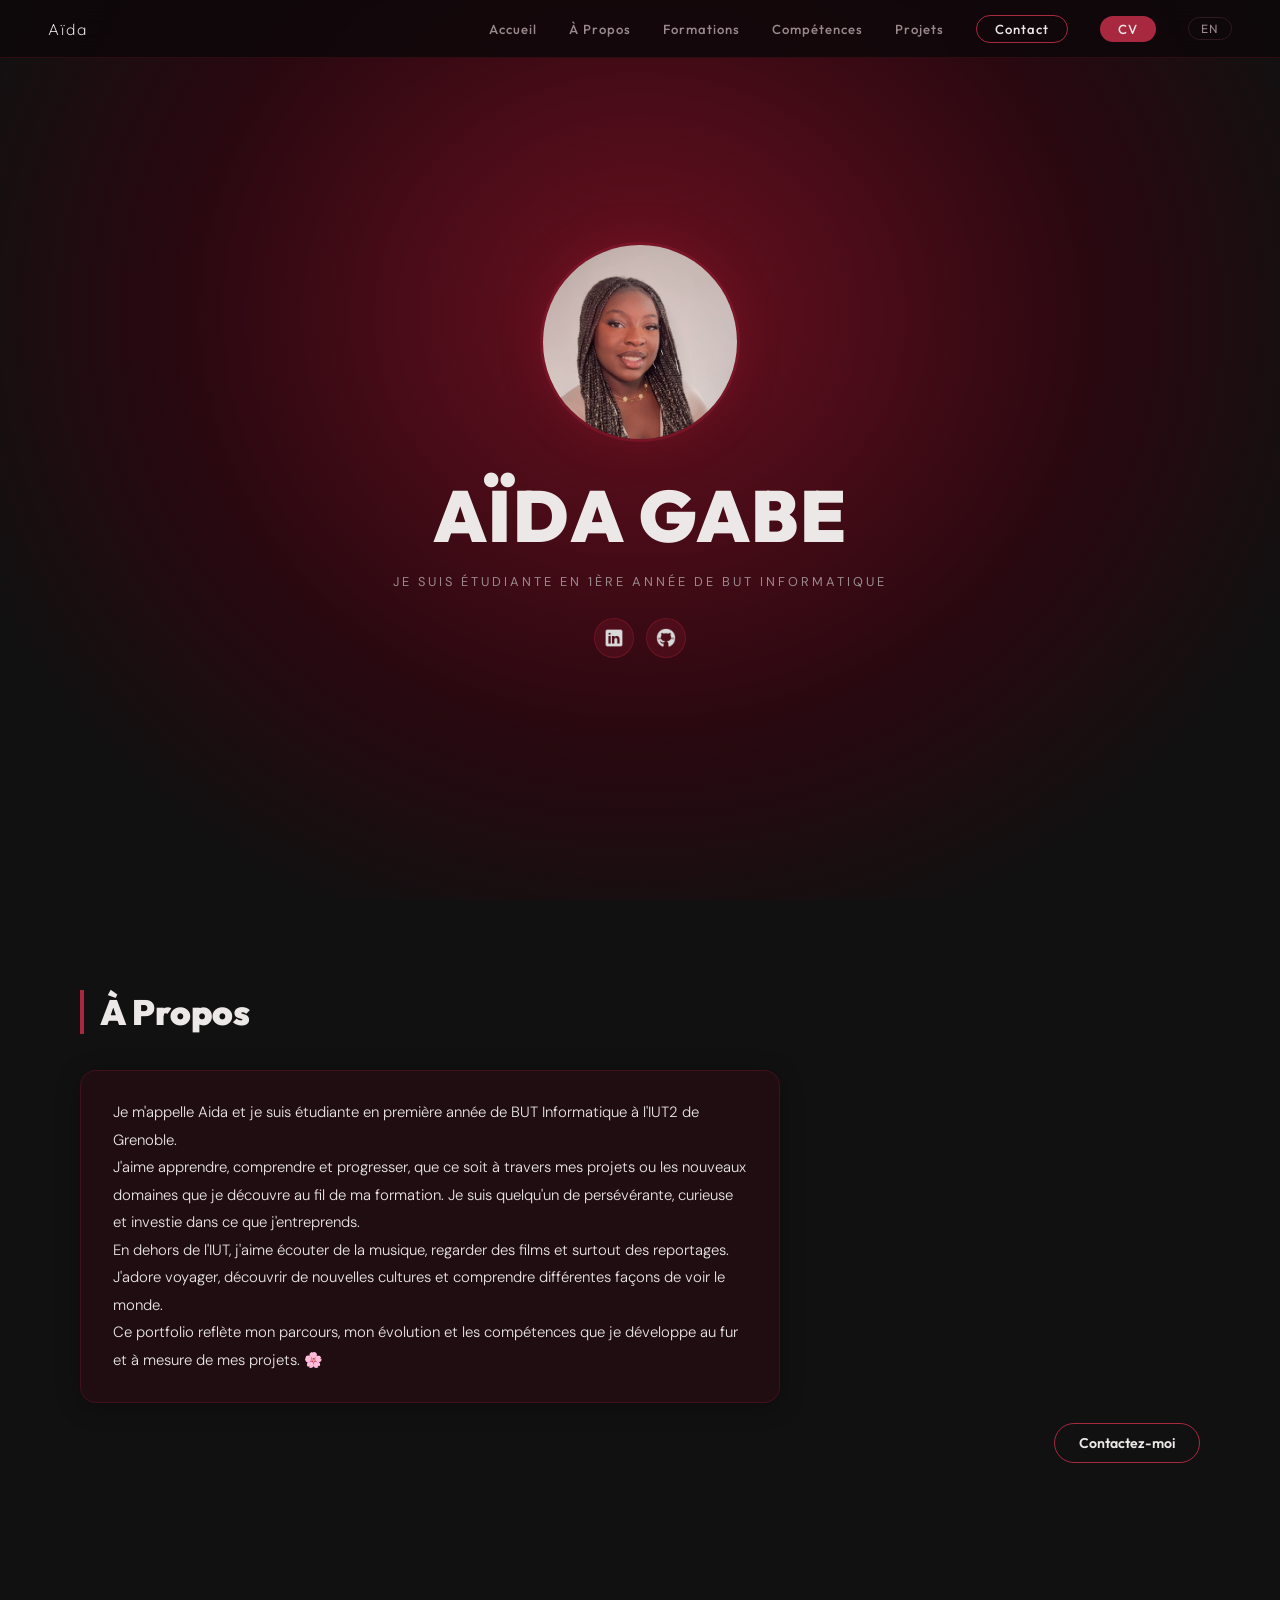
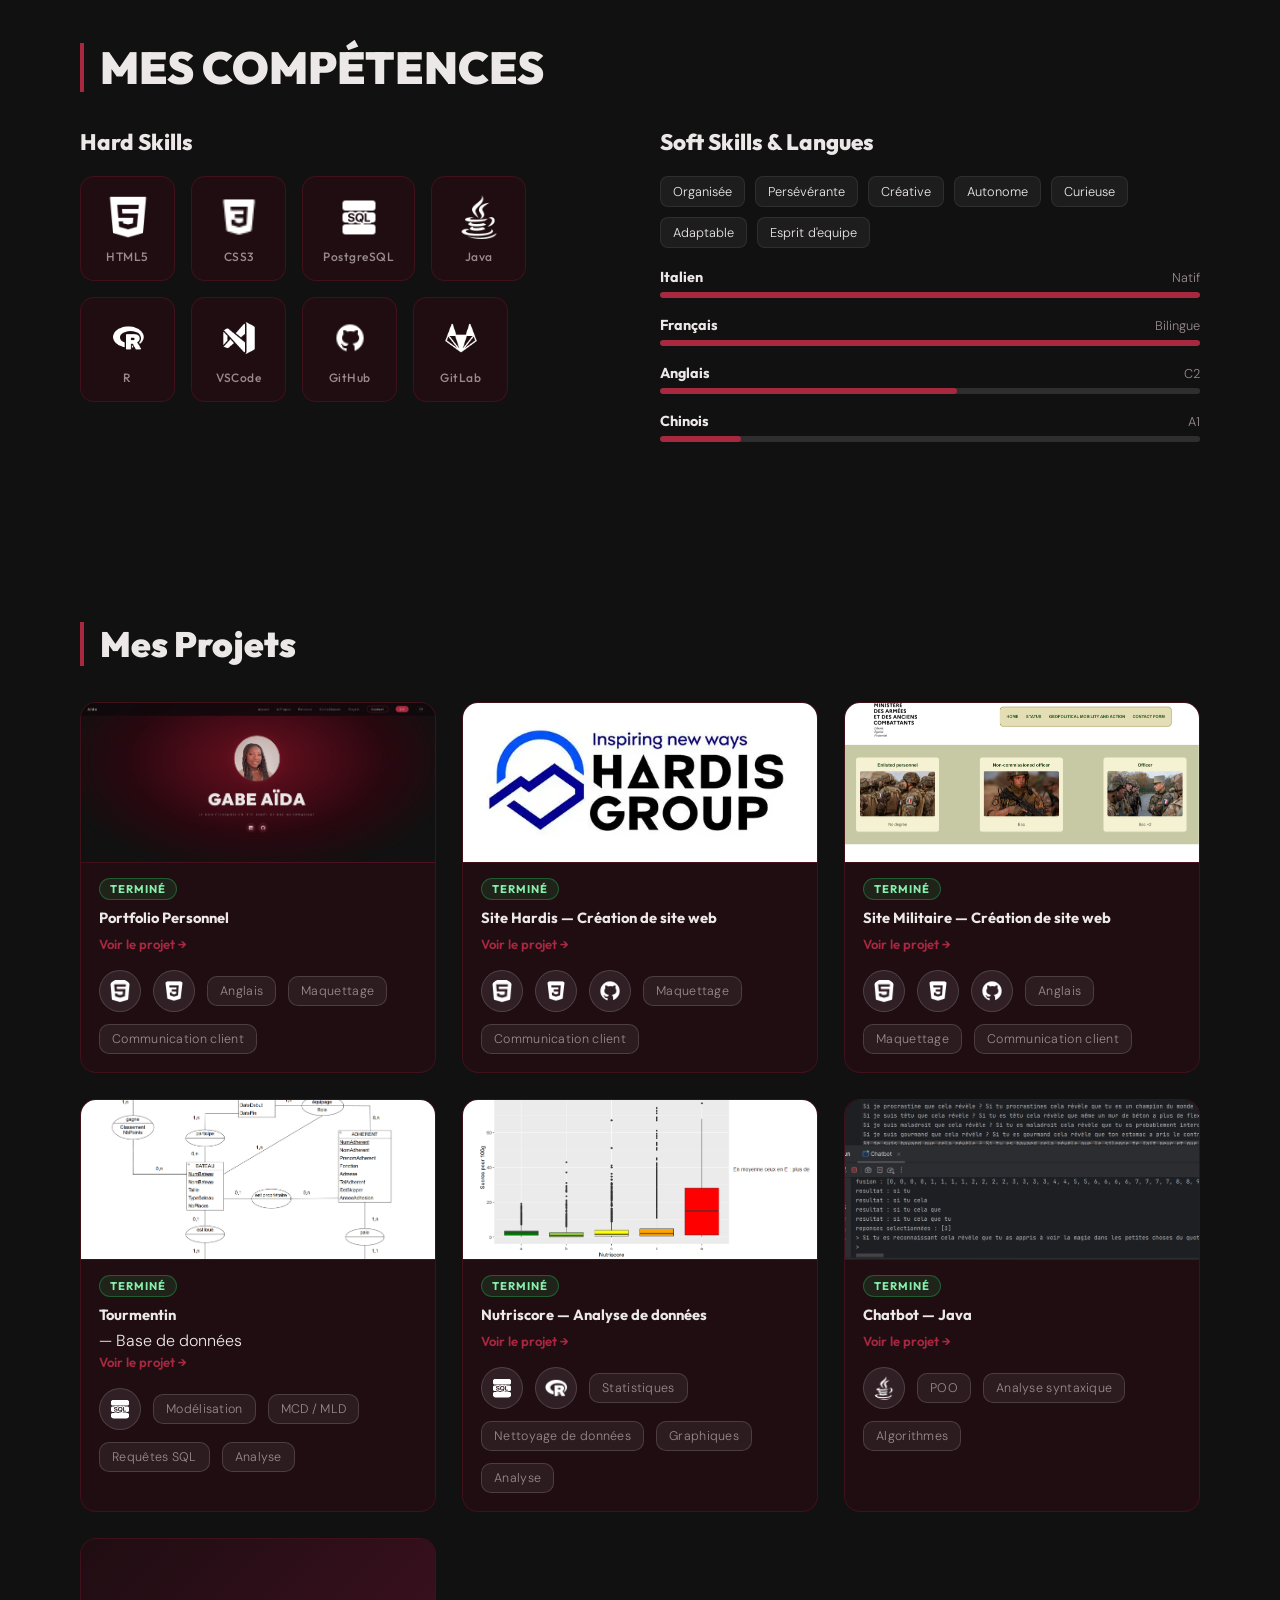
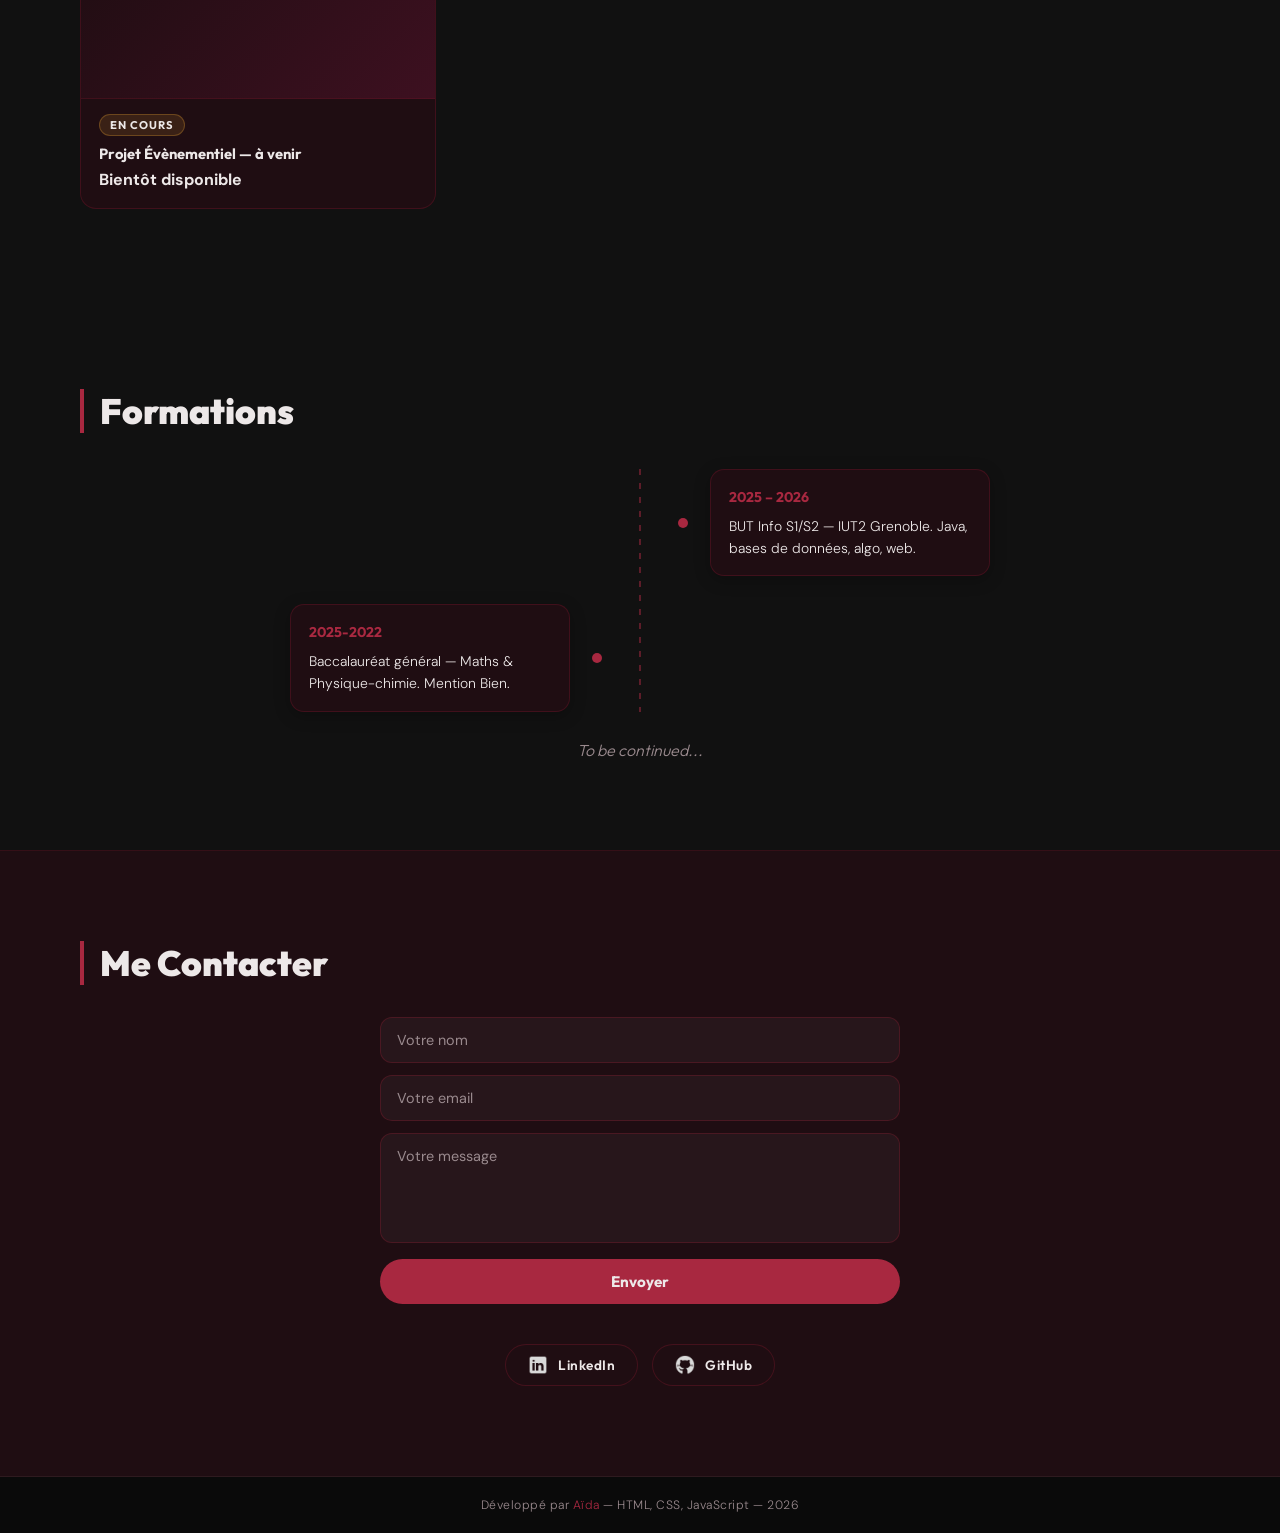
==== index.html @ 77983384 "1er commit portfolio" ====
<!DOCTYPE html>
<html lang="fr">
<head>
  <meta charset="UTF-8">
  <meta name="viewport" content="width=device-width, initial-scale=1.0">
  <title>Aïda — Portfolio</title>
  <link rel="stylesheet" href="style.css">
  <link href="https://fonts.googleapis.com/css2?family=Outfit:wght@400;600;700;900&family=DM+Sans:wght@300;400;500&family=Great+Vibes&display=swap" rel="stylesheet">
</head>
<body>

  <!-- ===== NAVIGATION ===== -->
  <nav>
    <span class="nav-nom">Aïda</span>
    <a href="#accueil" data-fr="Accueil" data-en="Home">Accueil</a>
    <a href="#apropos" data-fr="À Propos" data-en="About">À Propos</a>
    <a href="#Formations" data-fr="Formations" data-en="Education">Formations</a>
    <a href="#competences" data-fr="Compétences" data-en="Skills">Compétences</a>
    <a href="#projets" data-fr="Projets" data-en="Projects">Projets</a>
    <a href="#contact" class="btn-contact" data-fr="Contact" data-en="Contact">Contact</a>
    <a href="CV – Aida Gabe.pdf" class="btn-cv" target="_blank">CV</a>
    <button class="btn-lang" onclick="toggleLang()">EN</button>
  </nav>

  <!-- ===== HERO ===== -->
  <section id="accueil">
   
    <div class="hero-cercle">
      <img src="photo aida.jpeg" alt="Photo d'Aïda" class="photo-placeholder">
    </div>

    <h1>AÏDA GABE</h1>
    <p class="hero-sous-titre" data-fr="JE SUIS ÉTUDIANTE EN 1ÈRE ANNÉE DE BUT INFORMATIQUE"
      data-en="I AM A 1ST YEAR BUT COMPUTER SCIENCE STUDENT">
      JE SUIS ÉTUDIANTE EN 1ÈRE ANNÉE DE BUT INFORMATIQUE
    </p>

    <div class="hero-liens">
      <a href="https://www.linkedin.com/in/aïda-gabe-3540943b4" target="_blank">
        <img src="icons8-linkedin-50.png" alt="LinkedIn">
      </a>
      <a href="https://github.com/aidaag" target="_blank">
        <img src="icons8-github-50.png" alt="GitHub">
      </a>
    </div>

  </section>

  <!-- ===== A PROPOS ===== -->
  <section id="apropos">
    <h2 data-fr="À Propos" data-en="About Me">À Propos</h2>
     <div class="carte">
    <p data-fr="Je m'appelle Aida et je suis étudiante en première année de BUT Informatique à l'IUT2 de Grenoble."
       data-en="My name is Aida, and I am a first-year Computer Science student at IUT2 Grenoble.">
      Je m'appelle Aida et je suis étudiante en première année de BUT Informatique à l'IUT2 de Grenoble.
    </p>
   <p data-fr="J'aime apprendre, comprendre et progresser, que ce soit à travers mes projets ou les nouveaux domaines que je découvre au fil de ma formation. Je suis quelqu'un de persévérante, curieuse et investie dans ce que j'entreprends."
      data-en="I enjoy learning, exploring new concepts, and improving my skills through the projects I work on. I'm a curious and dedicated person, and I like investing myself fully in what I do.">
      J'aime apprendre, comprendre et progresser, que ce soit à travers mes projets ou les nouveaux domaines que je découvre au fil de ma formation. Je suis quelqu'un de persévérante, curieuse et investie dans ce que j'entreprends.
    </p>
   <p data-fr="En dehors de l'IUT, j'aime écouter de la musique, regarder des films et surtout des reportages. J'adore voyager, découvrir de nouvelles cultures et comprendre différentes façons de voir le monde."
      data-en="Outside of my studies, I enjoy listening to music, watching movies and especially documentaries. I love traveling and discovering new cultures, as it helps me broaden my perspective.">
      En dehors de l'IUT, j'aime écouter de la musique, regarder des films et surtout des reportages. J'adore voyager, découvrir de nouvelles cultures et comprendre différentes façons de voir le monde.
    </p>
    <p data-fr="Ce portfolio reflète mon parcours, mon évolution et les compétences que je développe au fur et à mesure de mes projets. 🌸"
      data-en="This portfolio showcases my journey, my progress, and the skills I continue to develop throughout my studies. 🌸">
      Ce portfolio reflète mon parcours, mon évolution et les compétences que je développe au fur et à mesure de mes projets. 🌸
    </p>
  </div>
    <a href="#contact" class="btn-rose" data-fr="Contactez-moi" data-en="Contact me">Contactez-moi</a>
    <div style="clear:both"></div>
  </section>

  

  <!-- ===== COMPETENCES ===== -->
<section id="competences">
  <h2 class="titre-competences"
      data-fr="MES COMPÉTENCES"
      data-en="MY SKILLS">
    MES<br>COMPÉTENCES
  </h2>

  <div class="skills-layout">

    <!-- HARD SKILLS -->
    <div class="skills-column">
      <h3 class="skills-subtitle">Hard Skills</h3>

      <div class="competences-grille">
        <div class="badge">
          <div class="badge-icone"><img src="icons8-html-50.png" alt="HTML"></div>
          <span>HTML5</span>
        </div>
        <div class="badge">
          <div class="badge-icone"><img src="icons8-css-logo-30.png" alt="CSS"></div>
          <span>CSS3</span>
        </div>
        <div class="badge">
          <div class="badge-icone"><img src="icons8-sql-48.png" alt="SQL"></div>
          <span>PostgreSQL</span>
        </div>
        <div class="badge">
          <div class="badge-icone"><img src="icons8-java-50.png" alt="Java"></div>
          <span>Java</span>
        </div>
        <div class="badge">
          <div class="badge-icone badge-icone-r"><img src="icons8-r-project-50.png" alt="R"></div>
          <span>R</span>
        </div>
        <div class="badge">
          <div class="badge-icone badge-icone-r"><img src="icons8-visual-studio-50.png" alt="VSCode"></div>
          <span>VSCode</span>
        </div>
        <div class="badge">
          <div class="badge-icone badge-icone-r"><img src="icons8-github-logo-30.png" alt="GitHub"></div>
          <span>GitHub</span>
        </div>
        <div class="badge">
          <div class="badge-icone badge-icone-r"><img src="icons8-gitlab-50.png" alt="GitLab"></div>
          <span>GitLab</span>
        </div>
      </div>
    </div>

    <!-- SOFT SKILLS + LANGUES -->
    <div class="skills-column">
      <h3 class="skills-subtitle">Soft Skills & Langues</h3>
      <div class="softskills-list">
        <span class="tech-tag" data-fr="Organisée" data-en="Organized">Organisée</span>
        <span class="tech-tag" data-fr="Persévérante" data-en="Persistent">Persévérante</span>
        <span class="tech-tag" data-fr="Créative" data-en="Creative">Créative</span>
        <span class="tech-tag" data-fr="Autonome" data-en="Autonomous">Autonome</span>
        <span class="tech-tag" data-fr="Curieuse" data-en="Curious">Curieuse</span>
        <span class="tech-tag" data-fr="Adaptable" data-en="Adaptable">Adaptable</span>
        <span class="tech-tag" data-fr="Esprit d'equipe" data-en="Teamwork">Esprit d'equipe</span>

      </div>


      <div class="langues-container">

  <div class="langue-ligne">
    <div class="langue-header">
      <div class="langue-info">
        <span class="langue-nom" data-fr="Italien" data-en="Italian">Italien</span>
      </div>
      <span class="langue-niveau" data-fr="Natif" data-en="Native">Natif</span>
    </div>
    <div class="langue-barre-fond">
      <div class="langue-barre-remplissage" style="width: 100%"></div>
    </div>
  </div>

  <div class="langue-ligne">
    <div class="langue-header">
      <div class="langue-info">
        <span class="langue-nom" data-fr="Français" data-en="French">Français</span>
      </div>
      <span class="langue-niveau" data-fr="Bilingue" data-en="Bilingual">Bilingue</span>
    </div>
    <div class="langue-barre-fond">
      <div class="langue-barre-remplissage" style="width: 100%"></div>
    </div>
  </div>

  <div class="langue-ligne">
    <div class="langue-header">
      <div class="langue-info">
        <span class="langue-nom" data-fr="Anglais" data-en="English">Anglais</span>
      </div>
      <span class="langue-niveau" data-fr="C2" data-en="C2">C2</span>
    </div>
    <div class="langue-barre-fond">
      <div class="langue-barre-remplissage" style="width: 55%"></div>
    </div>
  </div>

  <div class="langue-ligne">
    <div class="langue-header">
      <div class="langue-info">
        <span class="langue-nom" data-fr="Chinois" data-en="Chinese">Chinois</span>
      </div>
      <span class="langue-niveau" data-fr="A1" data-en="A1">A1</span>
      </div>
      <div class="langue-barre-fond">
        <div class="langue-barre-remplissage" style="width: 15%"></div>
      </div>
    </div>

  </div>

    </div>

  </div>
</section>


  <!-- ===== PROJETS ===== -->
  <section id="projets">
    <h2 class="titre-projets" data-fr="Mes Projets" data-en="My Projects">Mes Projets</h2>
    <div class="projets-grille">

      <div class="projet-carte">
        <div class="projet-image">
          <img src="image_portfoliopng.png" >
        </div>
        <div class="projet-info">
          <span class="badge-statut badge-termine" data-fr="TERMINÉ" data-en="COMPLETED">TERMINÉ</span>
          <p class="projet-nom" data-fr="Portfolio Personnel" data-en="Personal Portfolio">Portfolio Personnel</p>
          <p class="projet-lien"><a href="Projets.html#portfolio" data-fr="Voir le projet →" data-en="See project →">Voir le projet →</a></p>
          <div class="projet-tech">
            <img src="icons8-html-50.png" alt="HTML">
            <img src="icons8-css-logo-30.png" alt="CSS">
            <span class="tech-tag" data-fr="Anglais" data-en="English">Anglais</span>
            <span class="tech-tag" data-fr="Maquettage" data-en="Mockup design">Maquettage</span>
            <span class="tech-tag" data-fr="Communication client" data-en="Client communication">Communication client</span>
          </div>
        </div>
      </div>

      <div class="projet-carte">
        <div class="projet-image">
          <img src="hardis.png.webp" alt="portfolio">
        </div>
        <div class="projet-info">
          <span class="badge-statut badge-termine" data-fr="TERMINÉ" data-en="COMPLETED">TERMINÉ</span>
          <p class="projet-nom" data-fr="Site Hardis — Création de site web" data-en="Hardis Website">Site Hardis — Création de site web</p>
          <p class="projet-lien"><a href="Projets.html#hardis" data-fr="Voir le projet →" data-en="See project →">Voir le projet →</a></p>
        <div class="projet-tech">
            <img src="icons8-html-50.png" alt="HTML">
            <img src="icons8-css-logo-30.png" alt="CSS">
            <img src="icons8-github-logo-30.png" alt="GitHub">
            <span class="tech-tag" data-fr="Maquettage" data-en="Mockup design">Maquettage</span>
            <span class="tech-tag" data-fr="Communication client" data-en="Client communication">Communication client</span> 
          </div>
        </div>
      </div>

      <div class="projet-carte">
        <div class="projet-image">
          <img src="military.png" >
        </div>
        <div class="projet-info">
          <span class="badge-statut badge-termine" data-fr="TERMINÉ" data-en="COMPLETED">TERMINÉ</span>
          <p class="projet-nom" data-fr="Site Militaire — Création de site web" data-en="Military Website">Site Militaire — Création de site web</p>
          <p class="projet-lien"><a href="Projets.html#militaire" data-fr="Voir le projet →" data-en="See project →">Voir le projet →</a></p>
          <div class="projet-tech">
            <img src="icons8-html-50.png" alt="HTML">
            <img src="icons8-css-logo-30.png" alt="CSS">
            <img src="icons8-github-logo-30.png" alt="GitHub">
             <span class="tech-tag" data-fr="Anglais" data-en="English">Anglais</span>
              <span class="tech-tag" data-fr="Maquettage" data-en="Mockup design">Maquettage</span>
              <span class="tech-tag" data-fr="Communication client" data-en="Client communication">Communication client</span>

          </div>
      
        </div>
      </div>

      <div class="projet-carte">
        <div class="projet-image">
          <img src="s1.04.png" >
        </div>
        <div class="projet-info">
          <span class="badge-statut badge-termine" data-fr="TERMINÉ" data-en="COMPLETED">TERMINÉ</span>
          <p class="projet-nom" data-fr= Tourmentin  — Base de données" data-en="Tourmentin — Database"> Tourmentin</p> — Base de données</p>
          <p class="projet-lien"><a href="Projets.html#bdd" data-fr="Voir le projet →" data-en="See project →">Voir le projet →</a></p>
          <div class="projet-tech">
            <img src="icons8-sql-48.png" alt="SQL">
            <span class="tech-tag" data-fr="Modélisation" data-en="Modeling">Modélisation</span>
            <span class="tech-tag" data-fr="MCD / MLD" data-en="Conceptual & Logical models">MCD / MLD</span>
            <span class="tech-tag" data-fr="Requêtes SQL" data-en="SQL queries">Requêtes SQL</span>
            <span class="tech-tag" data-fr="Analyse" data-en="Analysis">Analyse</span>
           </div>
        </div>
      </div>

      <div class="projet-carte">
        <div class="projet-image">
          <img src="graphique sucres.png" >
        </div>
        <div class="projet-info">
          <span class="badge-statut badge-termine" data-fr="TERMINÉ" data-en="COMPLETED">TERMINÉ</span>
          <p class="projet-nom" data-fr="Nutriscore — Analyse de données" data-en="Nutriscore — Data Analysis">Nutriscore — Analyse de données</p>
          <p class="projet-lien"><a href="Projets.html#nutriscore" data-fr="Voir le projet →" data-en="See project →">Voir le projet →</a></p>
          <div class="projet-tech">
            <img src="icons8-sql-48.png" alt="SQL">
            <img src="icons8-r-project-50.png" alt="R">
            <span class="tech-tag" data-fr="Statistiques" data-en="Statistics">Statistiques</span>
            <span class="tech-tag" data-fr="Nettoyage de données" data-en="Data cleaning">Nettoyage de données</span>
            <span class="tech-tag" data-fr="Graphiques" data-en="Charts">Graphiques</span>
            <span class="tech-tag" data-fr="Analyse" data-en="Analysis">Analyse</span>
          </div>
        </div>
      </div>

      <div class="projet-carte">
        <div class="projet-image">
          <img src="chatbot_img.png" >
        </div>
        <div class="projet-info">
          <span class="badge-statut badge-termine" data-fr="TERMINÉ" data-en="COMPLETED">TERMINÉ</span>
          <p class="projet-nom" data-fr="Chatbot — Java" data-en="Chatbot — Java">Chatbot — Java</p>
          <p class="projet-lien"><a href="Projets.html#chatbot" data-fr="Voir le projet →" data-en="See project →">Voir le projet →</a></p>
          <div class="projet-tech">
            <img src="icons8-java-50.png" alt="Java">
            <span class="tech-tag" data-fr="POO" data-en="OOP">POO</span>
            <span class="tech-tag" data-fr="Analyse syntaxique" data-en="Syntax analysis">Analyse syntaxique</span>
            <span class="tech-tag" data-fr="Algorithmes" data-en="Algorithms">Algorithmes</span>
          </div>
        </div>
      </div>

      <div class="projet-carte" style="opacity:0.45">
        <div class="projet-image"></div>
        <div class="projet-info">
          <span class="badge-statut badge-en-cours" data-fr="EN COURS" data-en="ONGOING">EN COURS</span>
          <p class="projet-nom" data-fr="Projet Évènementiel — à venir" data-en="Events Project — soon">Projet Évènementiel — à venir</p>
          <p class="projet-lien"><strong data-fr="Bientôt disponible" data-en="Coming soon">Bientôt disponible</strong></p>
        </div>
      </div>
    </div>
  </section>
<!-- ===== PARCOURS ===== -->
  <section id="parcours">
    <h2 data-fr="Formations" data-en="Education">Formations</h2>
    <div class="timeline">

      <div class="timeline-item droite">
        <div class="carte-timeline">
          <p class="annee">2025 – 2026</p>
          <p data-fr="BUT Info S1/S2 — IUT2 Grenoble. Java, bases de données, algo, web."
             data-en="BUT CS S1/S2 — IUT2 Grenoble. Java, databases, algorithms, web.">
            BUT Info S1/S2 — IUT2 Grenoble. 
        </div>
      </div>

      <div class="timeline-item gauche">
        <div class="carte-timeline">
          <p class="annee">2025-2022</p>
          <p data-fr="Baccalauréat général — Maths & Physique-chimie. Mention Bien."
             data-en="General Baccalaureate — Maths & Physics-Chemistry. Merit grade.">
            Baccalauréat général — Maths & Physique-chimie. Mention Bien.
          </p>
        </div>
      </div>

    </div>
    <p class="tbc">To be continued...</p>
  </section>
  <!-- ===== CONTACT ===== -->
  <section id="contact">
    <h2 class="titre-contact" data-fr="Me Contacter" data-en="Contact Me">Me Contacter</h2>
    <form class="formulaire" action="https://formspree.io/f/xzdqblly" method="POST">
      <input type="text" name="nom" placeholder="Votre nom"
         data-placeholder-fr="Votre nom"
         data-placeholder-en="Your name">
      <input type="email" name="email" placeholder="Votre email"
         data-placeholder-fr="Votre email"
         data-placeholder-en="Your email">
      <textarea name="message" placeholder="Votre message"
            data-placeholder-fr="Votre message"
            data-placeholder-en="Your message"></textarea>
      <button type="submit" data-fr="Envoyer" data-en="Send">Envoyer</button>

      <div class="contact-social">
        <a href="www.linkedin.com/in/aïda-gabe-3540943b4" 
          target="_blank" class="contact-social-btn">
          <img src="icons8-linkedin-50.png" alt="LinkedIn">
          <span>LinkedIn</span>
        </a>
        <a href="https://github.com/aidaag" 
          target="_blank" class="contact-social-btn">
          <img src="icons8-github-50.png" alt="GitHub">
          <span>GitHub</span>
         </a>
      </div>
    </form>
  </section>

  <!-- ===== FOOTER ===== -->
  <footer>
    Développé par <span>Aïda</span> — HTML, CSS, JavaScript — 2026
  </footer>

  <script src="script.js"></script>
  <script src="lang.js"></script>

</body>
</html>
---- style.css ----
/* =============================================
   PORTFOLIO AÏDA — style.css (thème bordeaux sombre)
============================================= */

:root {
  --bordeaux:      #8B1A2E;   /* bordeaux principal */
  --bordeaux-vif:  #A82840;   /* bordeaux légèrement plus vif pour accents */
  --bordeaux-pale: #1F0D12;   /* bordeaux très sombre pour les cartes */
  --fond:          #111111;   /* fond principal quasi noir */
  --fond-nav:      rgba(14, 8, 10, 0.85);
  --blanc:         #EDE8E8;   /* blanc chaud, pas trop blanc */
  --texte:         #EDE8E8;
  --texte-gris:    #9A8A8E;
  --ligne:         #2E1A1F;
  /* alias pour compatibilité avec l'ancien code */
  --rose:          #A82840;
  --rose-clair:    #6B1525;
  --rose-pale:     #1F0D12;
  --gris:          #111111;
}

* { margin: 0; padding: 0; box-sizing: border-box; }
html { scroll-behavior: smooth; }

body {
  font-family: 'DM Sans', sans-serif;
  background: var(--fond);
  color: var(--texte);
  font-weight: 300;
}

/* ===== NAVIGATION ===== */
nav {
  position: fixed;
  top: 0; left: 0; right: 0;
  z-index: 100;
  background: var(--fond-nav);
  backdrop-filter: blur(14px);
  -webkit-backdrop-filter: blur(14px);
  display: flex;
  align-items: center;
  justify-content: flex-end;
  padding: 0 48px;
  height: 58px;
  gap: 32px;
  border-bottom: 1px solid rgba(139, 26, 46, 0.25);
}

.nav-nom {
  font-family: 'Outfit', sans-serif;
  font-weight: 220;
  font-size: 1rem;
  color: var(--blanc);
  letter-spacing: 2px;
  margin-right: auto;
}


nav a {
  font-family: 'Outfit', sans-serif;
  font-weight: 500;
  font-size: 0.82rem;
  color: var(--texte-gris);
  text-decoration: none;
  letter-spacing: 1px;
  transition: color 0.2s;
}

nav a:hover { color: var(--blanc); }

.btn-contact {
  border: 1.5px solid var(--bordeaux-vif);
  color: var(--blanc) ;
  border-radius: 20px;
  padding: 5px 18px;
  transition: background 0.2s ;
}

.btn-contact:hover {
  background: var(--bordeaux-vif);
}

.btn-cv {
  background: var(--bordeaux-vif);
  color: var(--blanc) ;
  border-radius: 20px;
  padding: 5px 18px;
  transition: opacity 0.2s ;
}

.btn-cv:hover { opacity: 0.8; }

.btn-lang {
  background: none;
  border: 1px solid var(--ligne);
  color: var(--texte-gris);
  border-radius: 14px;
  padding: 3px 12px;
  font-family: 'Outfit', sans-serif;
  font-size: 0.75rem;
  letter-spacing: 1px;
  cursor: pointer;
  transition: border-color 0.2s, color 0.2s;
}

.btn-lang:hover {
  border-color: var(--bordeaux-vif);
  color: var(--blanc);
}

/* ===== SECTIONS ===== */
section { padding: 90px 80px; }

/* ===== TITRES ===== */
h2 {
  font-family: 'Outfit', sans-serif;
  font-weight: 900;
  font-size: 2.2rem;
  color: var(--blanc);
  margin-bottom: 36px;
  border-left: 4px solid var(--bordeaux-vif);
  padding-left: 16px;
}

/* ===== LIGNE SÉPARATRICE ===== */
.section-ligne {
  width: 36px;
  height: 2px;
  background: var(--bordeaux-vif);
  margin-bottom: 40px;
}

/* ===== CARTE TEXTE ===== */
.carte {
  background: var(--bordeaux-pale);
  border-radius: 16px;
  padding: 28px 32px;
  max-width: 700px;
  line-height: 1.85;
  font-size: 0.93rem;
  border: 1px solid rgba(139, 26, 46, 0.3);
  color: var(--texte);
  box-shadow: 0 4px 24px rgba(0,0,0,0.3);
}

/* ===== BOUTON ROSE (bordeaux ici) ===== */
.btn-rose {
  display: inline-block;
  margin-top: 20px;
  background: none;
  border: 1.5px solid var(--bordeaux-vif);
  color: var(--blanc);
  font-family: 'Outfit', sans-serif;
  font-weight: 600;
  border-radius: 22px;
  padding: 10px 24px;
  text-decoration: none;
  font-size: 0.88rem;
  transition: background 0.2s;
  float: right;
}

.btn-rose:hover { background: var(--bordeaux-vif); }

/* ===== HERO ===== */

#accueil {
  min-height: 100vh;
 display: flex;
 flex-direction: column;
 align-items: center;
 justify-content: center;
 text-align: center;
  position: relative;
  overflow: hidden;
  background: radial-gradient(ellipse at 50% 35%, #6B1020 0%, #2A0810 50%, #111111 80%);
}

/* ===== CERCLE PHOTO ===== */
.hero-cercle {
  width: 200px;
  height: 200px;
  border-radius: 50%;
  overflow: hidden;
  margin-bottom: 28px;
  border: 3px solid rgba(139, 26, 46, 0.6);
  box-shadow: 0 0 40px rgba(139, 26, 46, 0.3);
  flex-shrink: 0;
}

.hero-cercle img {
  width: 100%;
  height: 100%;
  object-fit: cover;
  object-position: center top;
}

.photo-placeholder {
  width: 70px;
  height: 70px;
  opacity: 0.85;

}

#accueil h1 {
  font-family: 'Outfit', sans-serif;
  font-weight: 900;
  font-size: clamp(2.5rem, 6vw, 4.5rem);
  color: var(--blanc);
  letter-spacing: 2px;
  border: none;
  padding: 0;
  margin-bottom: 12px;
}

.hero-sous-titre {
  font-size: 0.8rem;
  font-weight: 400;
  letter-spacing: 3px;
  text-transform: uppercase;
  color: var(--texte-gris);
  margin-bottom: 28px;
}

/* Icônes LinkedIn / GitHub */
.hero-liens { display: flex; gap: 12px; justify-content: center; }

.hero-liens a {
  width: 40px; height: 40px;
  border-radius: 50%;
  background: rgba(139, 26, 46, 0.25);
  border: 1px solid rgba(139, 26, 46, 0.5);
  display: flex;
  align-items: center;
  justify-content: center;
  text-decoration: none;
  padding: 9px;
  transition: background 0.2s, transform 0.2s;
}

.hero-liens a img {
  width: 20px; height: 20px;
  filter: brightness(0) invert(0.85); /* icônes blanc cassé */
}

.hero-liens a:hover {
  background: var(--bordeaux-vif);
  transform: translateY(-2px);
}



/* ===== PROJETS ===== */

.badge-statut {
  display: inline-block;
  font-family: 'Outfit', sans-serif;
  font-size: 0.7rem;
  font-weight: 700;
  letter-spacing: 1px;
  border-radius: 12px;
  padding: 3px 10px;
  margin-bottom: 8px;
}

.badge-termine {
  background: rgba(34, 197, 94, 0.12);
  border: 1px solid rgba(34, 197, 94, 0.35);
  color: #86efac;
}

.badge-en-cours {
  background: rgba(168, 40, 64, 0.2);
  border: 1px solid rgba(168, 40, 64, 0.45);
  color: var(--blanc);
}

.badge-bientot {
  background: rgba(255,255,255,0.06);
  border: 1px solid rgba(255,255,255,0.15);
  color: var(--texte-gris);
}

/* ===== PARCOURS ===== */
#parcours { overflow: hidden; }

.timeline {
  position: relative;
  max-width: 700px;
  margin: 0 auto;
}

.timeline::before {
  content: '';
  position: absolute;
  left: 50%;
  top: 0; bottom: 0;
  width: 1px;
  background: repeating-linear-gradient(
    to bottom,
    var(--bordeaux-vif) 0px,
    var(--bordeaux-vif) 6px,
    transparent 6px,
    transparent 14px
  );
  transform: translateX(-50%);
}

.timeline-item {
  display: flex;
  margin-bottom: 28px;
  position: relative;
}

.timeline-item.gauche {
  justify-content: flex-start;
  padding-right: 54%;
}

.timeline-item.droite {
  justify-content: flex-end;
  padding-left: 54%;
}

.carte-timeline {
  background: var(--bordeaux-pale);
  border-radius: 14px;
  padding: 16px 18px;
  font-size: 0.87rem;
  line-height: 1.6;
  border: 1px solid rgba(139, 26, 46, 0.3);
  max-width: 280px;
  position: relative;
  box-shadow: 0 4px 16px rgba(0,0,0,0.25);
  color: var(--texte);
}

.carte-timeline::after {
  content: '';
  position: absolute;
  width: 10px; height: 10px;
  background: var(--bordeaux-vif);
  border-radius: 50%;
  top: 50%;
  transform: translateY(-50%);
}

.timeline-item.gauche .carte-timeline::after { right: -33px; }
.timeline-item.droite .carte-timeline::after { left: -33px; }

.annee {
  font-family: 'Outfit', sans-serif;
  font-weight: 700;
  color: var(--bordeaux-vif);
  margin-bottom: 6px;
  font-size: 0.88rem;
}

.tbc {
  font-family: 'Outfit', sans-serif;
  font-style: italic;
  color: var(--texte-gris);
  font-size: 1rem;
  margin-top: 12px;
  text-align: center;
}


/* ===== TECH ICONS (horizontaux + ronds) ===== */

.projet-tech {
  display: flex;
  flex-wrap: wrap;
  align-items: center;
  gap: 12px;
  margin-top: 16px;
}

/* Icônes rondes */
.projet-tech img {
  width: 42px;
  height: 42px;
  padding: 8px;
  border-radius: 50%;
  background: rgba(255,255,255,0.08);
  border: 1px solid rgba(255,255,255,0.15);
  object-fit: contain;
  display: block;
  transition: transform 0.25s ease, box-shadow 0.25s ease;  
}

.projet-tech img:hover {
  transform: scale(1.08);
  box-shadow: 0 0 12px rgba(168, 40, 64, 0.45);
}


/* Badges texte */
.projet-tech span {
  background: rgba(255,255,255,0.06);
  border: 1px solid rgba(255,255,255,0.15);
  padding: 6px 12px;
  border-radius: 10px;
  font-size: 0.78rem;
  color: var(--texte-gris);
  letter-spacing: 0.3px;
  width: fit-content;
  transition: transform 0.25s ease, box-shadow 0.25s ease, background 0.25s ease;  
  
}

.projet-tech span:hover {
  transform: scale(1.05);
  background: rgba(168, 40, 64, 0.25);
  box-shadow: 0 0 10px rgba(168, 40, 64, 0.35);
}

/*====COMPETENCES====*/

/* ===== TITRE ===== */
.titre-competences {
  font-family: 'Outfit', sans-serif;
  font-weight: 900;
  font-size: 2.8rem;
  color: var(--blanc);
  line-height: 1.1;
  margin-bottom: 36px;
}

/* ===== LAYOUT 2 COLONNES ===== */
.skills-layout {
  display: grid;
  grid-template-columns: 1fr 1fr;
  gap: 40px;
}

.skills-column {
  display: flex;
  flex-direction: column;
  gap: 20px;
}

.skills-subtitle {
  font-family: 'Outfit', sans-serif;
  font-weight: 800;
  font-size: 1.4rem;
  color: var(--blanc);
}

/* ===== HARD SKILLS (tes badges existants) ===== */
.competences-grille {
  display: flex;
  flex-wrap: wrap;
  gap: 16px;
}

.badge {
  background: var(--bordeaux-pale);
  border: 1px solid rgba(139, 26, 46, 0.3);
  border-radius: 14px;
  padding: 16px 20px;
  display: flex;
  flex-direction: column;
  align-items: center;
  gap: 8px;
  min-width: 95px;
  transition: transform 0.2s, border-color 0.2s, box-shadow 0.2s;
}

.badge:hover {
  transform: translateY(-4px);
  border-color: var(--bordeaux-vif);
  box-shadow: 0 8px 24px rgba(139, 26, 46, 0.2);
}

.badge-icone {
  width: 48px; height: 48px;
  display: flex;
  align-items: center;
  justify-content: center;
}

.badge-icone img {
  width: 44px; height: 44px;
  object-fit: contain;
}

.badge-icone-r img { width: 34px; height: 34px; }

.badge span {
  font-family: 'Outfit', sans-serif;
  font-weight: 500;
  font-size: 0.75rem;
  color: var(--texte-gris);
  letter-spacing: 0.5px;
}

/* ===== SOFT SKILLS ===== */
.softskills-list {
  display: flex;
  flex-wrap: wrap;
  gap: 10px;
}

.softskills-list span {
  background: rgba(255,255,255,0.05);
  border: 1px solid rgba(255,255,255,0.08);
  padding: 6px 12px;
  border-radius: 8px;
  font-size: 0.8rem;
  color: var(--blanc);
  transition: transform 0.25s ease, box-shadow 0.25s ease, background 0.25s ease;
}
.softskills-list span:hover {
  transform: scale(1.05);
  background: rgba(168, 40, 64, 0.25);
  box-shadow: 0 0 10px rgba(168, 40, 64, 0.35);
}

/* ===== LANGUES ===== */
.langues-container {
  display: flex;
  flex-direction: column;
  gap: 18px;
}

.langue-ligne {
  display: flex;
  flex-direction: column;
  gap: 6px;
}

.langue-header {
  display: flex;
  justify-content: space-between;
  align-items: center;
}

.langue-info {
  display: flex;
  align-items: center;
  gap: 10px;
}

.langue-drapeau {
  font-size: 1.3rem;
}

.langue-nom {
  font-family: 'Outfit', sans-serif;
  font-weight: 700;
  font-size: 0.9rem;
  color: var(--blanc);
}

.langue-niveau {
  font-size: 0.8rem;
  color: var(--texte-gris);
}

.langue-barre-fond {
  width: 100%;
  height: 6px;
  background: rgba(255,255,255,0.12);
  border-radius: 4px;
  overflow: hidden;
}

.langue-barre-remplissage {
  height: 100%;
  background: var(--bordeaux-vif);
  border-radius: 4px;
  transition: width 0.6s ease;
}

/* ===== PROJETS ===== */

.badge-statut {
  display: inline-block;
  font-family: 'Outfit', sans-serif;
  font-size: 0.7rem;
  font-weight: 700;
  letter-spacing: 1px;
  border-radius: 12px;
  padding: 3px 10px;
  margin-bottom: 8px;
}

.badge-termine {
  background: rgba(34, 197, 94, 0.12);
  border: 1px solid rgba(34, 197, 94, 0.35);
  color: #86efac;
}

.badge-en-cours {
  background: rgba(168, 115, 40, 0.2);
  border: 1px solid rgba(168, 115, 40, 0.45);
  color: var(--blanc);
}

.badge-bientot {
  background: rgba(255,255,255,0.06);
  border: 1px solid rgba(255,255,255,0.15);
  color: var(--texte-gris);
}

.titre-projets {
  font-family: 'Outfit', sans-serif;
  font-weight: 900;
  font-size: 2.2rem;
  color: var(--blanc);
  margin-bottom: 36px;
  border-left: 4px solid var(--bordeaux-vif);
  padding-left: 16px;
}

.projets-grille {
  display: grid;
  grid-template-columns: repeat(3, 1fr);
  gap: 26px;
}


.projet-image img {
  width: 100%;
  height: 100%;
  object-fit: cover;
  object-position: center;
  display: block;
}

.projet-carte {
  background: var(--bordeaux-pale);
  border-radius: 16px;
  overflow: hidden;
  border: 1px solid rgba(139, 26, 46, 0.3);
  transition: transform 0.2s, border-color 0.2s, box-shadow 0.2s;
}

.projet-carte:hover {
  transform: translateY(-4px);
  border-color: var(--bordeaux-vif);
  box-shadow: 0 8px 28px rgba(139, 26, 46, 0.2);
}

.projet-image {
  height: 160px;
  background: linear-gradient(135deg, #1F0D12, #3D1020);
  border-bottom: 1px solid rgba(139, 26, 46, 0.3);
}

.projet-info { padding: 14px 18px 18px; }

.projet-nom {
  font-family: 'Outfit', sans-serif;
  font-weight: 700;
  font-size: 0.92rem;
  margin-bottom: 6px;
  color: var(--blanc);
}

.projet-lien a {
  color: var(--bordeaux-vif);
  font-family: 'Outfit', sans-serif;
  font-weight: 600;
  font-size: 0.82rem;
  text-decoration: none;
  transition: color 0.2s;
}

.projet-lien a:hover { color: var(--blanc); }

/* ===== CONTACT ===== */
#contact {
  background: var(--bordeaux-pale);
  text-align: center;
  border-top: 1px solid rgba(139, 26, 46, 0.2);
}

.titre-contact {
  font-family: 'Outfit', sans-serif;
  font-weight: 900;
  font-size: 2.2rem;
  color: var(--blanc);
  border-left: 4px solid var(--bordeaux-vif);
  padding-left: 16px;
  margin-bottom: 32px;
  text-align: left;
}

.formulaire {
  max-width: 520px;
  margin: 0 auto;
  display: flex;
  flex-direction: column;
  gap: 12px;
}

.formulaire input,
.formulaire textarea {
  background: rgba(255,255,255,0.04);
  border: 1px solid rgba(139, 26, 46, 0.35);
  border-radius: 12px;
  padding: 13px 16px;
  font-family: 'DM Sans', sans-serif;
  font-size: 0.9rem;
  color: var(--blanc);
  outline: none;
  transition: border-color 0.2s, box-shadow 0.2s;
}

.formulaire input::placeholder,
.formulaire textarea::placeholder { color: var(--texte-gris); }

.formulaire input:focus,
.formulaire textarea:focus {
  border-color: var(--bordeaux-vif);
  box-shadow: 0 0 0 3px rgba(139, 26, 46, 0.15);
}

.formulaire textarea { height: 110px; resize: none; }

.formulaire button {
  background: var(--bordeaux-vif);
  color: var(--blanc);
  border: none;
  border-radius: 28px;
  padding: 13px 36px;
  font-family: 'Outfit', sans-serif;
  font-weight: 700;
  font-size: 0.95rem;
  cursor: pointer;
  transition: opacity 0.2s, transform 0.2s;
  margin-top: 4px;
}

.formulaire button:hover { opacity: 0.85; transform: scale(1.01); }
.contact-social {
  display: flex;
  gap: 14px;
  margin-top: 28px;
  justify-content: center;
}

.contact-social-btn {
  display: flex;
  align-items: center;
  gap: 10px;
  background: var(--bordeaux-pale);
  border: 1px solid rgba(139, 26, 46, 0.35);
  border-radius: 28px;
  padding: 10px 22px;
  text-decoration: none;
  color: var(--blanc);
  font-family: 'Outfit', sans-serif;
  font-size: 0.85rem;
  font-weight: 600;
  letter-spacing: 0.5px;
  transition: background 0.2s, border-color 0.2s, transform 0.2s;
}

.contact-social-btn img {
  width: 20px;
  height: 20px;
  filter: brightness(0) invert(0.85);
}

.contact-social-btn:hover {
  background: var(--bordeaux-vif);
  border-color: var(--bordeaux-vif);
  transform: translateY(-2px);
}
/* ===== FOOTER ===== */
footer {
  background: #0A0A0A;
  color: var(--texte-gris);
  text-align: center;
  padding: 20px;
  font-size: 0.76rem;
  letter-spacing: 0.5px;
  border-top: 1px solid var(--ligne);
}

footer span { color: var(--bordeaux-vif); }

/* ===== RESPONSIVE ===== */
@media (max-width: 768px) {
  nav { padding: 0 20px; gap: 14px; flex-wrap: wrap; height: auto; padding: 12px 20px; }
  section { padding: 70px 24px; }
  #accueil h1 { font-size: 2.5rem; }
  .projets-grille { grid-template-columns: 1fr; }
  .timeline::before { left: 16px; }
  .timeline-item.gauche,
  .timeline-item.droite { justify-content: flex-start; padding: 0 0 0 44px; }
  .timeline-item.gauche .carte-timeline::after,
  .timeline-item.droite .carte-timeline::after { left: -30px; right: auto; }
}
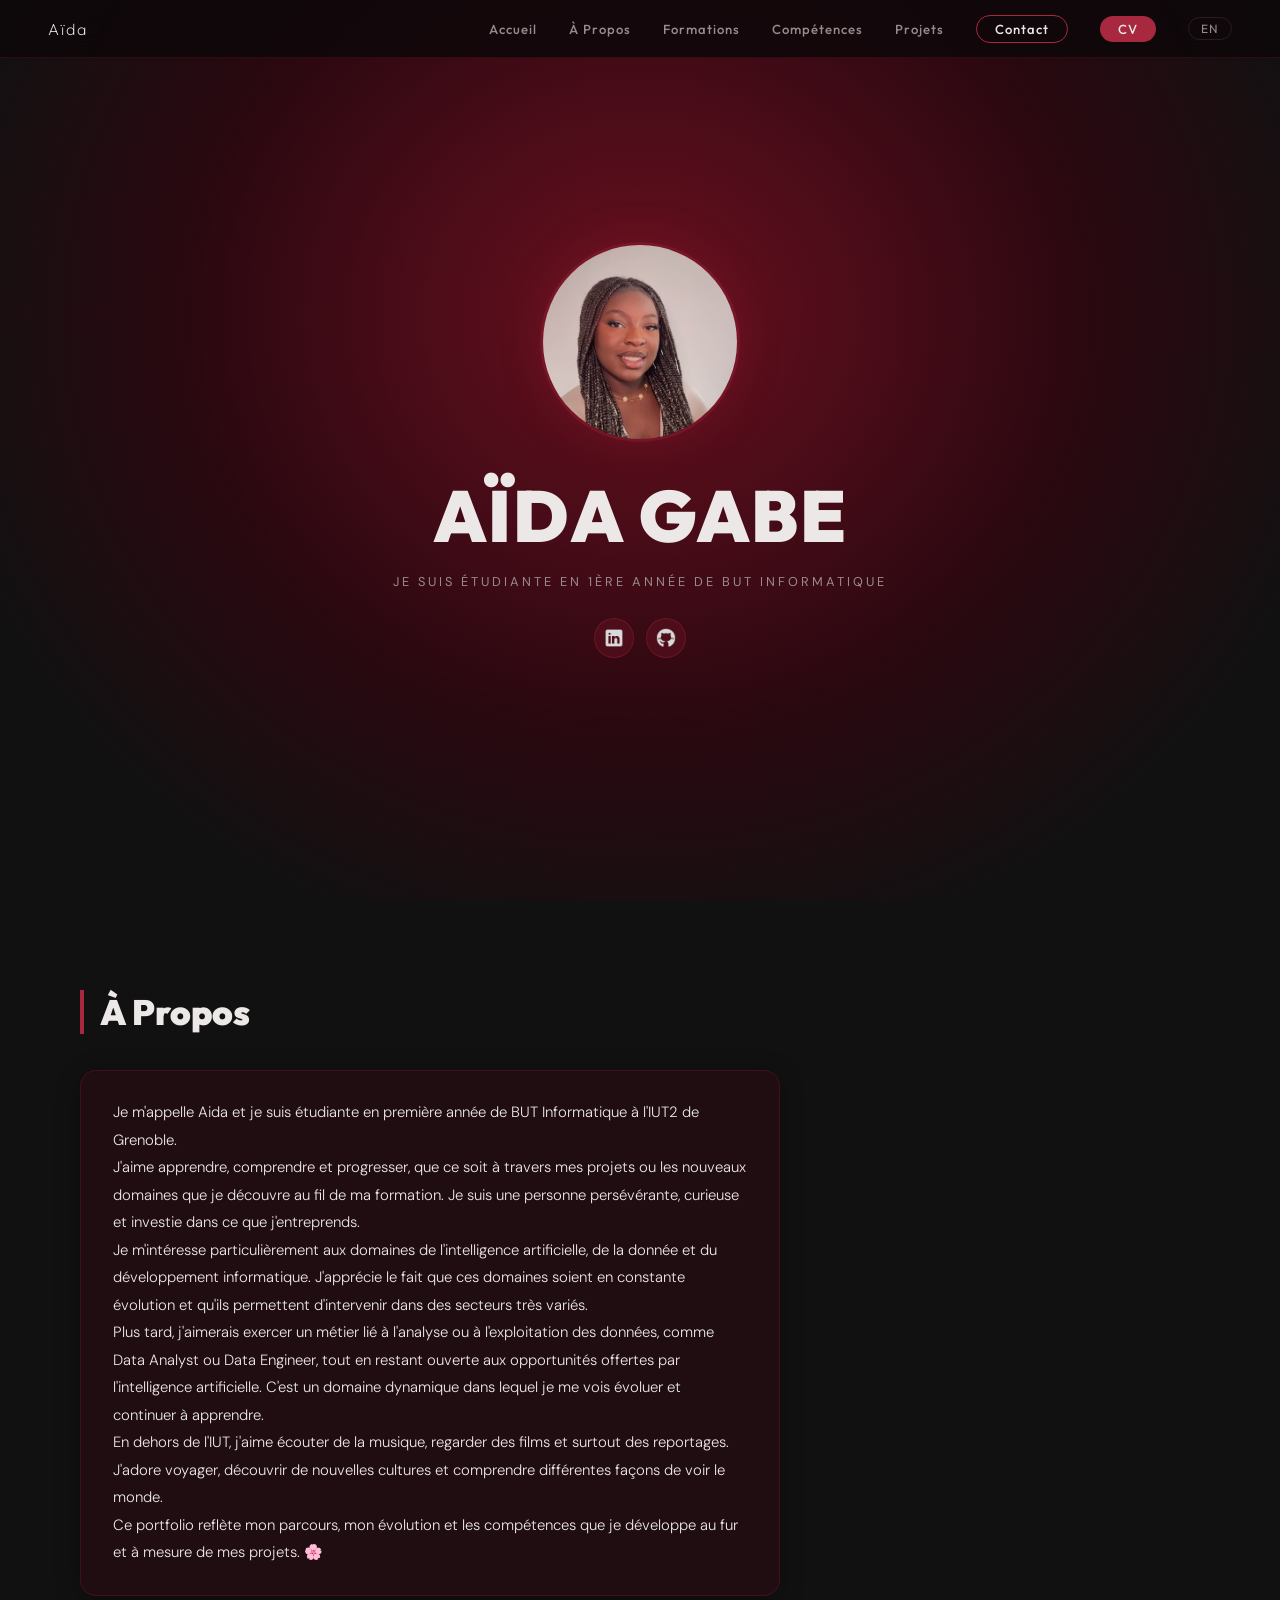
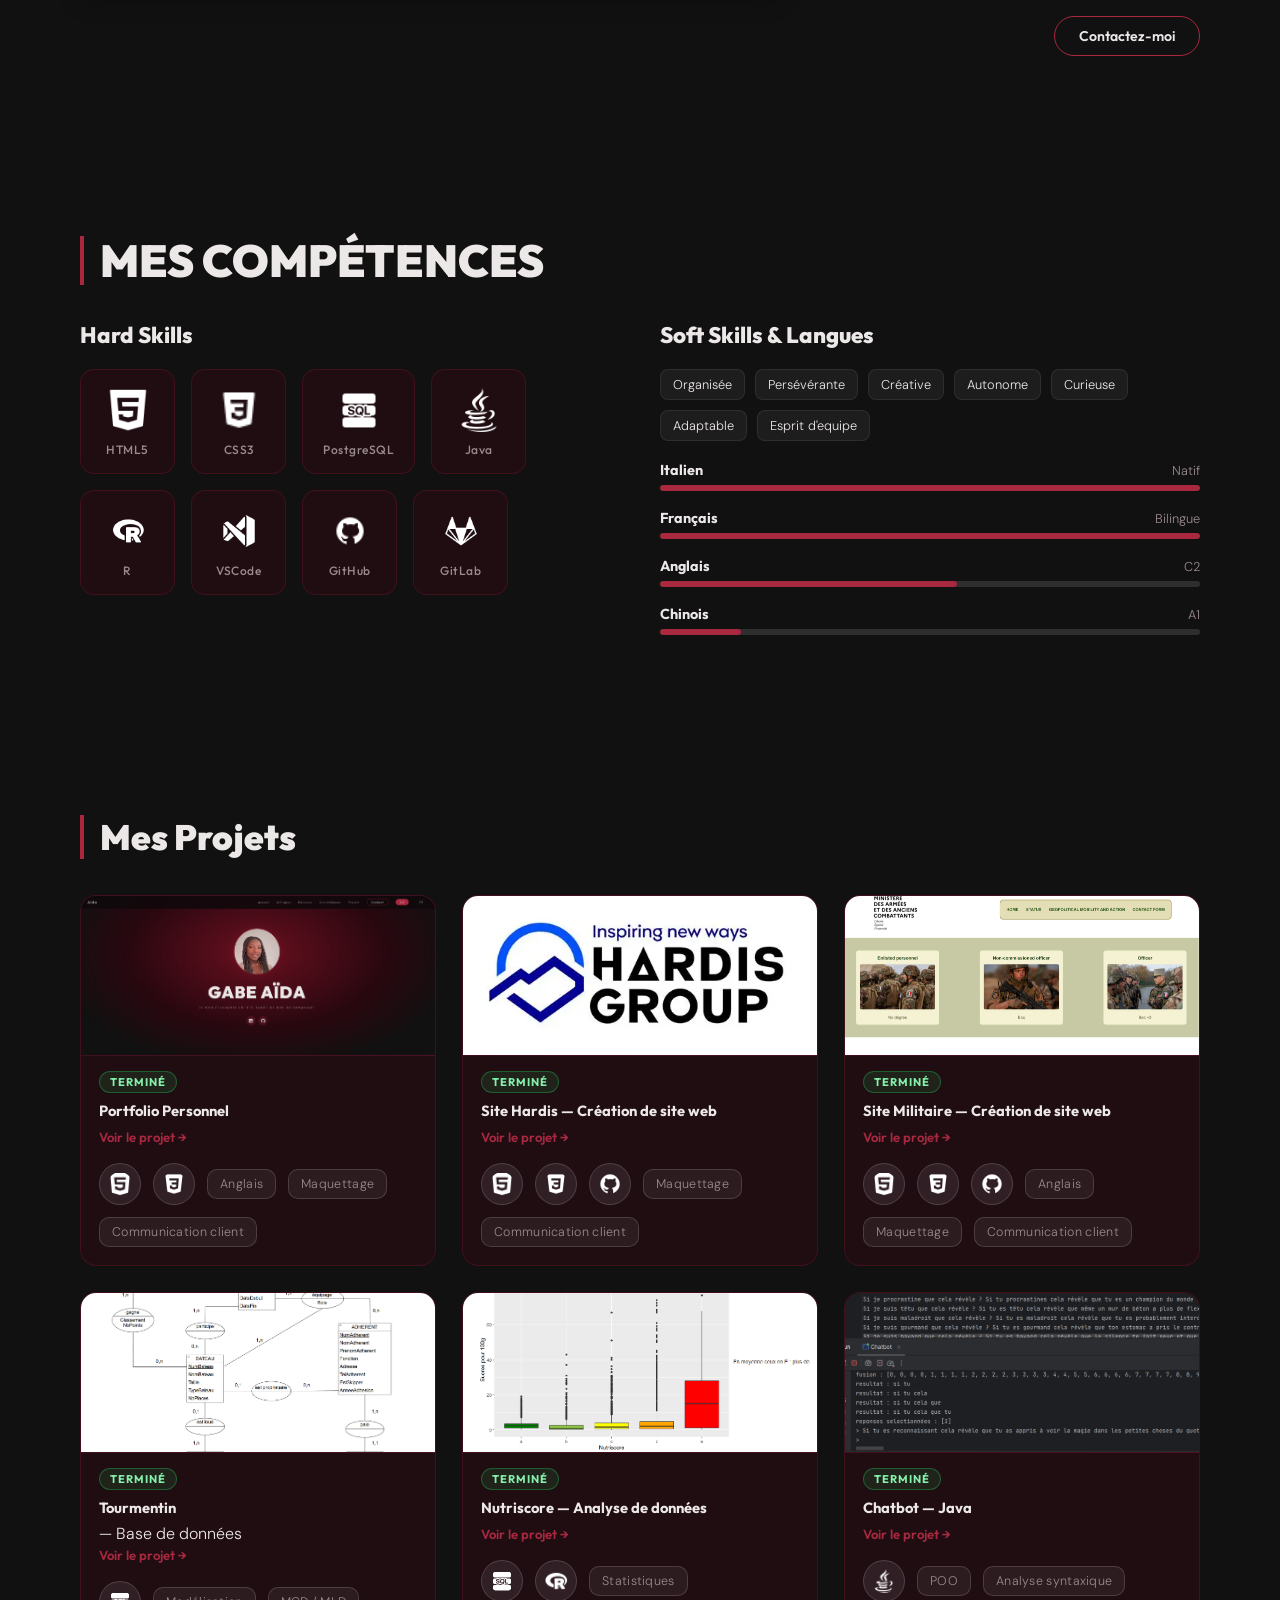
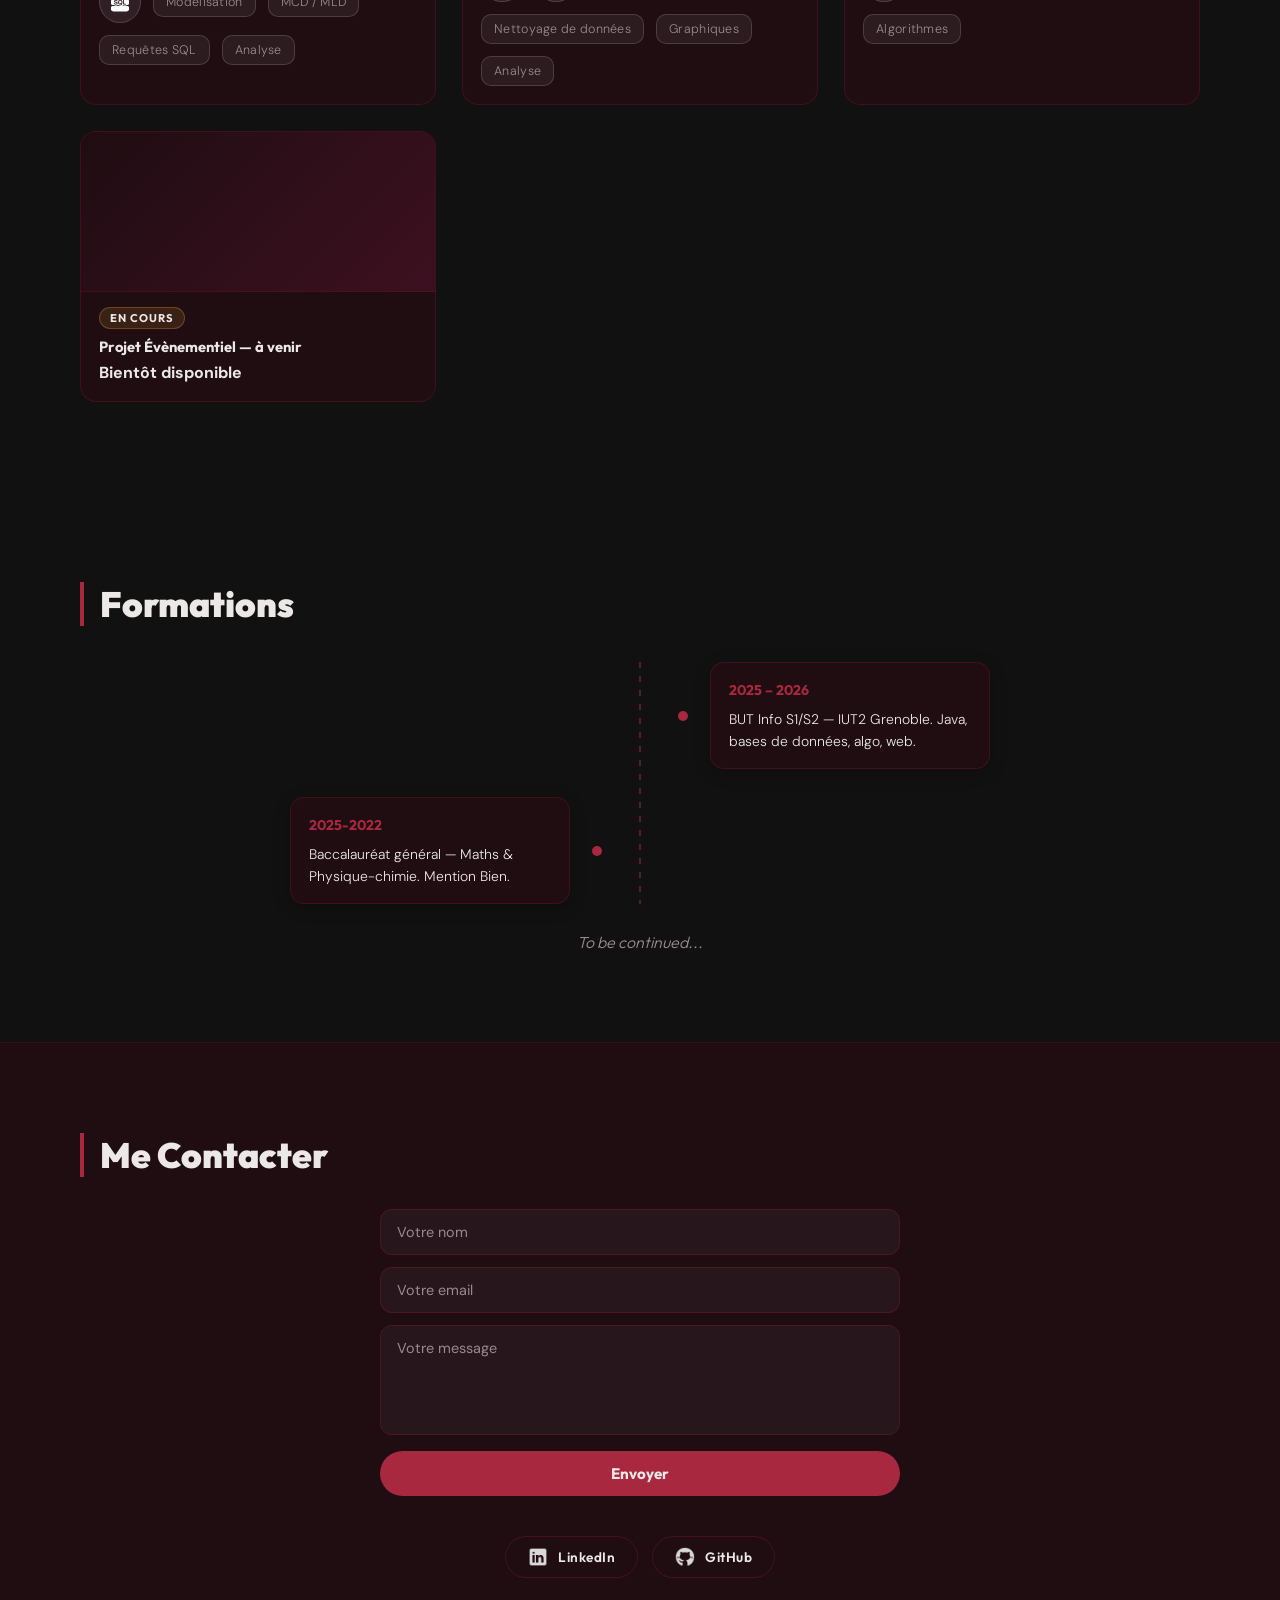
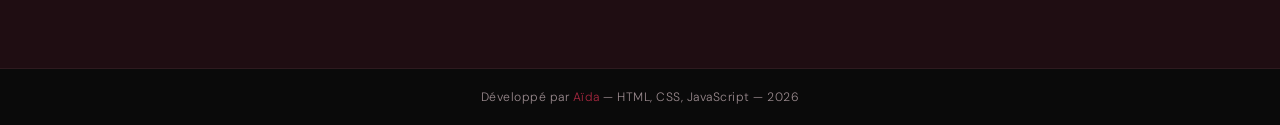
==== commit 488dff79: "ajoute de metiere ds a propos" ====
--- a/index.html
+++ b/index.html
@@ -48,29 +48,43 @@
 
   <!-- ===== A PROPOS ===== -->
   <section id="apropos">
-    <h2 data-fr="À Propos" data-en="About Me">À Propos</h2>
-     <div class="carte">
+  <h2 data-fr="À Propos" data-en="About Me">À Propos</h2>
+  <div class="carte">
+
     <p data-fr="Je m'appelle Aida et je suis étudiante en première année de BUT Informatique à l'IUT2 de Grenoble."
        data-en="My name is Aida, and I am a first-year Computer Science student at IUT2 Grenoble.">
       Je m'appelle Aida et je suis étudiante en première année de BUT Informatique à l'IUT2 de Grenoble.
     </p>
-   <p data-fr="J'aime apprendre, comprendre et progresser, que ce soit à travers mes projets ou les nouveaux domaines que je découvre au fil de ma formation. Je suis quelqu'un de persévérante, curieuse et investie dans ce que j'entreprends."
-      data-en="I enjoy learning, exploring new concepts, and improving my skills through the projects I work on. I'm a curious and dedicated person, and I like investing myself fully in what I do.">
-      J'aime apprendre, comprendre et progresser, que ce soit à travers mes projets ou les nouveaux domaines que je découvre au fil de ma formation. Je suis quelqu'un de persévérante, curieuse et investie dans ce que j'entreprends.
-    </p>
-   <p data-fr="En dehors de l'IUT, j'aime écouter de la musique, regarder des films et surtout des reportages. J'adore voyager, découvrir de nouvelles cultures et comprendre différentes façons de voir le monde."
-      data-en="Outside of my studies, I enjoy listening to music, watching movies and especially documentaries. I love traveling and discovering new cultures, as it helps me broaden my perspective.">
+
+    <p data-fr="J'aime apprendre, comprendre et progresser, que ce soit à travers mes projets ou les nouveaux domaines que je découvre au fil de ma formation. Je suis une personne  persévérante, curieuse et investie dans ce que j'entreprends."
+       data-en="I enjoy learning, exploring new concepts, and improving my skills through the projects I work on. I am a curious and dedicated person, and I like investing myself fully in what I do.">
+      J'aime apprendre, comprendre et progresser, que ce soit à travers mes projets ou les nouveaux domaines que je découvre au fil de ma formation. Je suis une personne persévérante, curieuse et investie dans ce que j'entreprends.
+    </p>
+
+    <p data-fr="Je m'intéresse particulièrement aux domaines de l'intelligence artificielle, de la donnée et du développement informatique. J'apprécie le fait que ces domaines soient en constante évolution et qu'ils permettent d'intervenir dans des secteurs très variés."
+       data-en="I am particularly interested in artificial intelligence, data, and software development. I appreciate that these fields are constantly evolving and allow you to work across a wide variety of sectors.">
+      Je m'intéresse particulièrement aux domaines de l'intelligence artificielle, de la donnée et du développement informatique. J'apprécie le fait que ces domaines soient en constante évolution et qu'ils permettent d'intervenir dans des secteurs très variés.
+    </p>
+
+    <p data-fr="Plus tard, j'aimerais exercer un métier lié à l'analyse ou à l'exploitation des données, comme Data Analyst ou Data Engineer, tout en restant ouverte aux opportunités offertes par l'intelligence artificielle. C'est un domaine dynamique dans lequel je me vois évoluer et continuer à apprendre."
+       data-en="In the future, I would like to work in a role related to data analysis or data engineering, such as Data Analyst or Data Engineer, while staying open to the opportunities offered by artificial intelligence. It is a dynamic field where I see myself growing and continuing to learn.">
+      Plus tard, j'aimerais exercer un métier lié à l'analyse ou à l'exploitation des données, comme Data Analyst ou Data Engineer, tout en restant ouverte aux opportunités offertes par l'intelligence artificielle. C'est un domaine dynamique dans lequel je me vois évoluer et continuer à apprendre.
+    </p>
+
+    <p data-fr="En dehors de l'IUT, j'aime écouter de la musique, regarder des films et surtout des reportages. J'adore voyager, découvrir de nouvelles cultures et comprendre différentes façons de voir le monde."
+       data-en="Outside of my studies, I enjoy listening to music, watching movies and especially documentaries. I love traveling and discovering new cultures, as it helps me broaden my perspective.">
       En dehors de l'IUT, j'aime écouter de la musique, regarder des films et surtout des reportages. J'adore voyager, découvrir de nouvelles cultures et comprendre différentes façons de voir le monde.
     </p>
+
     <p data-fr="Ce portfolio reflète mon parcours, mon évolution et les compétences que je développe au fur et à mesure de mes projets. 🌸"
-      data-en="This portfolio showcases my journey, my progress, and the skills I continue to develop throughout my studies. 🌸">
+       data-en="This portfolio showcases my journey, my progress, and the skills I continue to develop throughout my studies. 🌸">
       Ce portfolio reflète mon parcours, mon évolution et les compétences que je développe au fur et à mesure de mes projets. 🌸
     </p>
-  </div>
-    <a href="#contact" class="btn-rose" data-fr="Contactez-moi" data-en="Contact me">Contactez-moi</a>
-    <div style="clear:both"></div>
-  </section>
-
+
+  </div>
+  <a href="#contact" class="btn-rose" data-fr="Contactez-moi" data-en="Contact me">Contactez-moi</a>
+  <div style="clear:both"></div>
+</section>
   
 
   <!-- ===== COMPETENCES ===== -->
